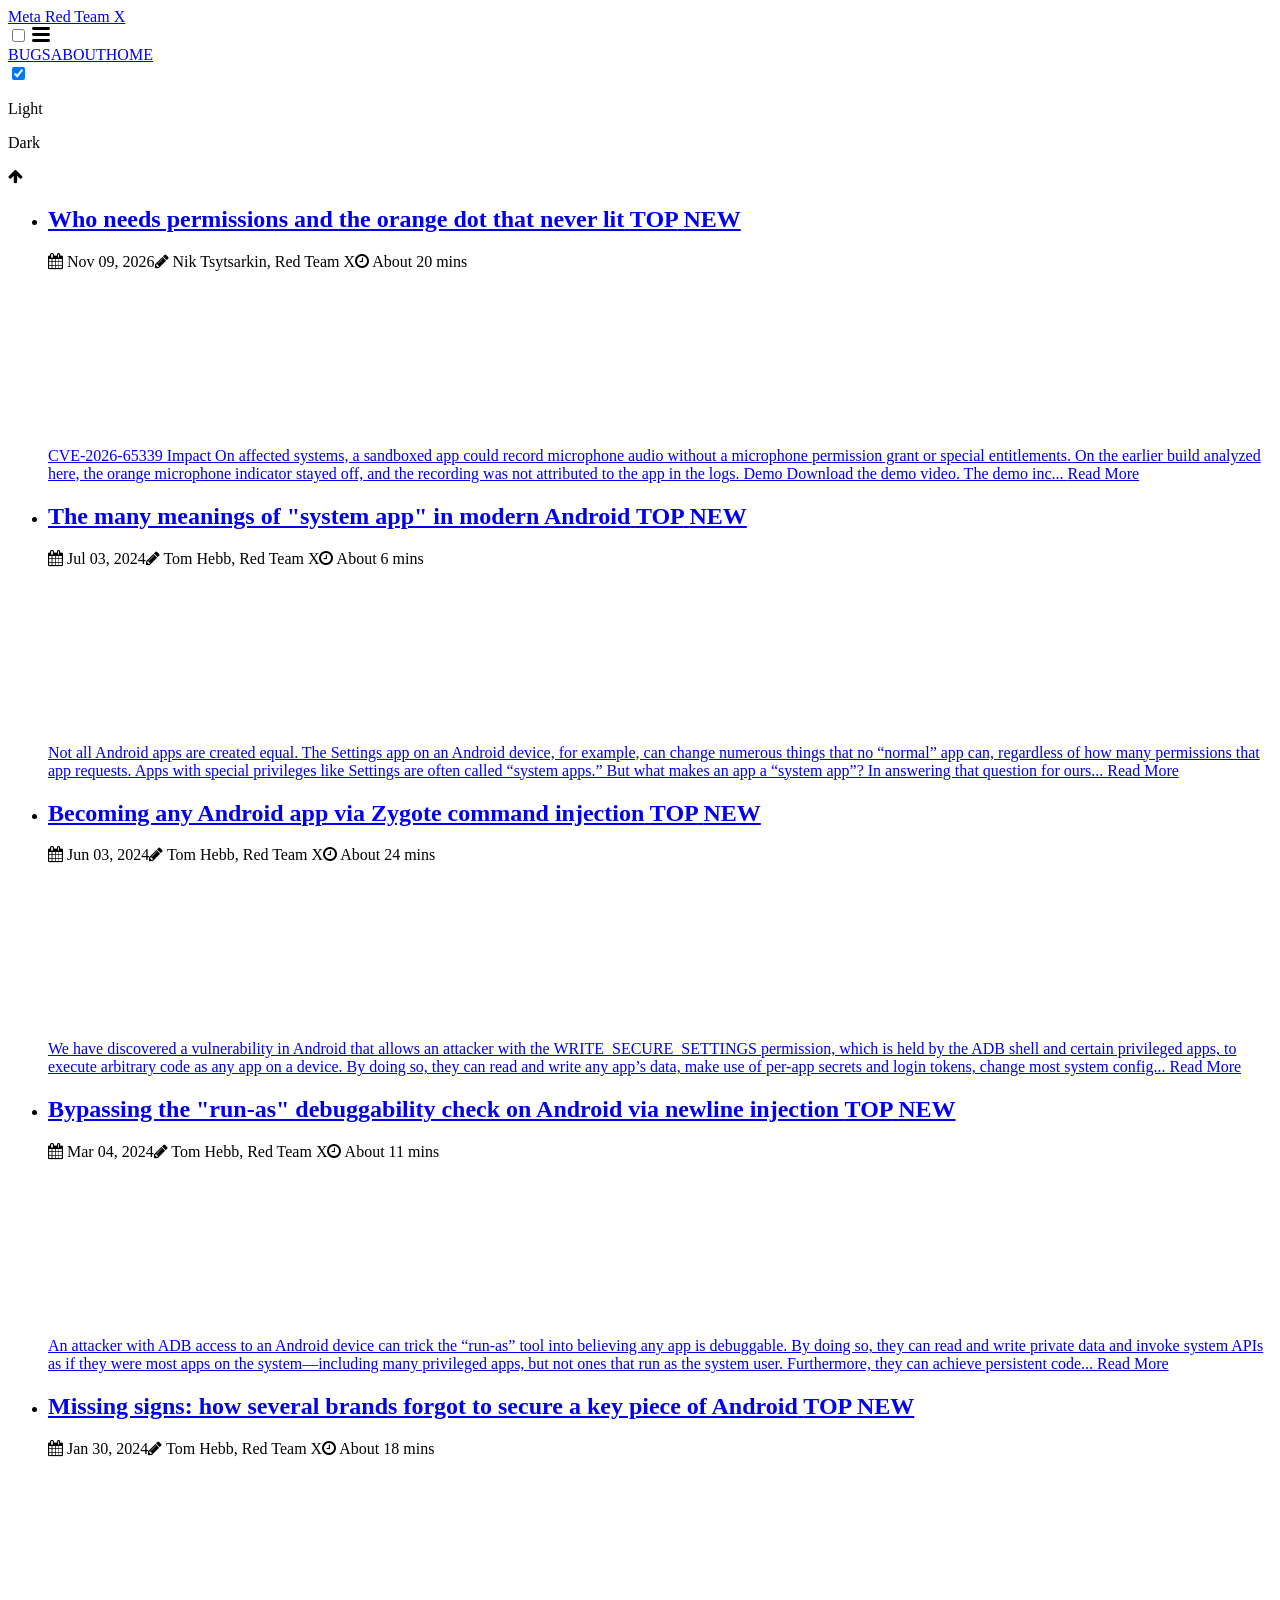
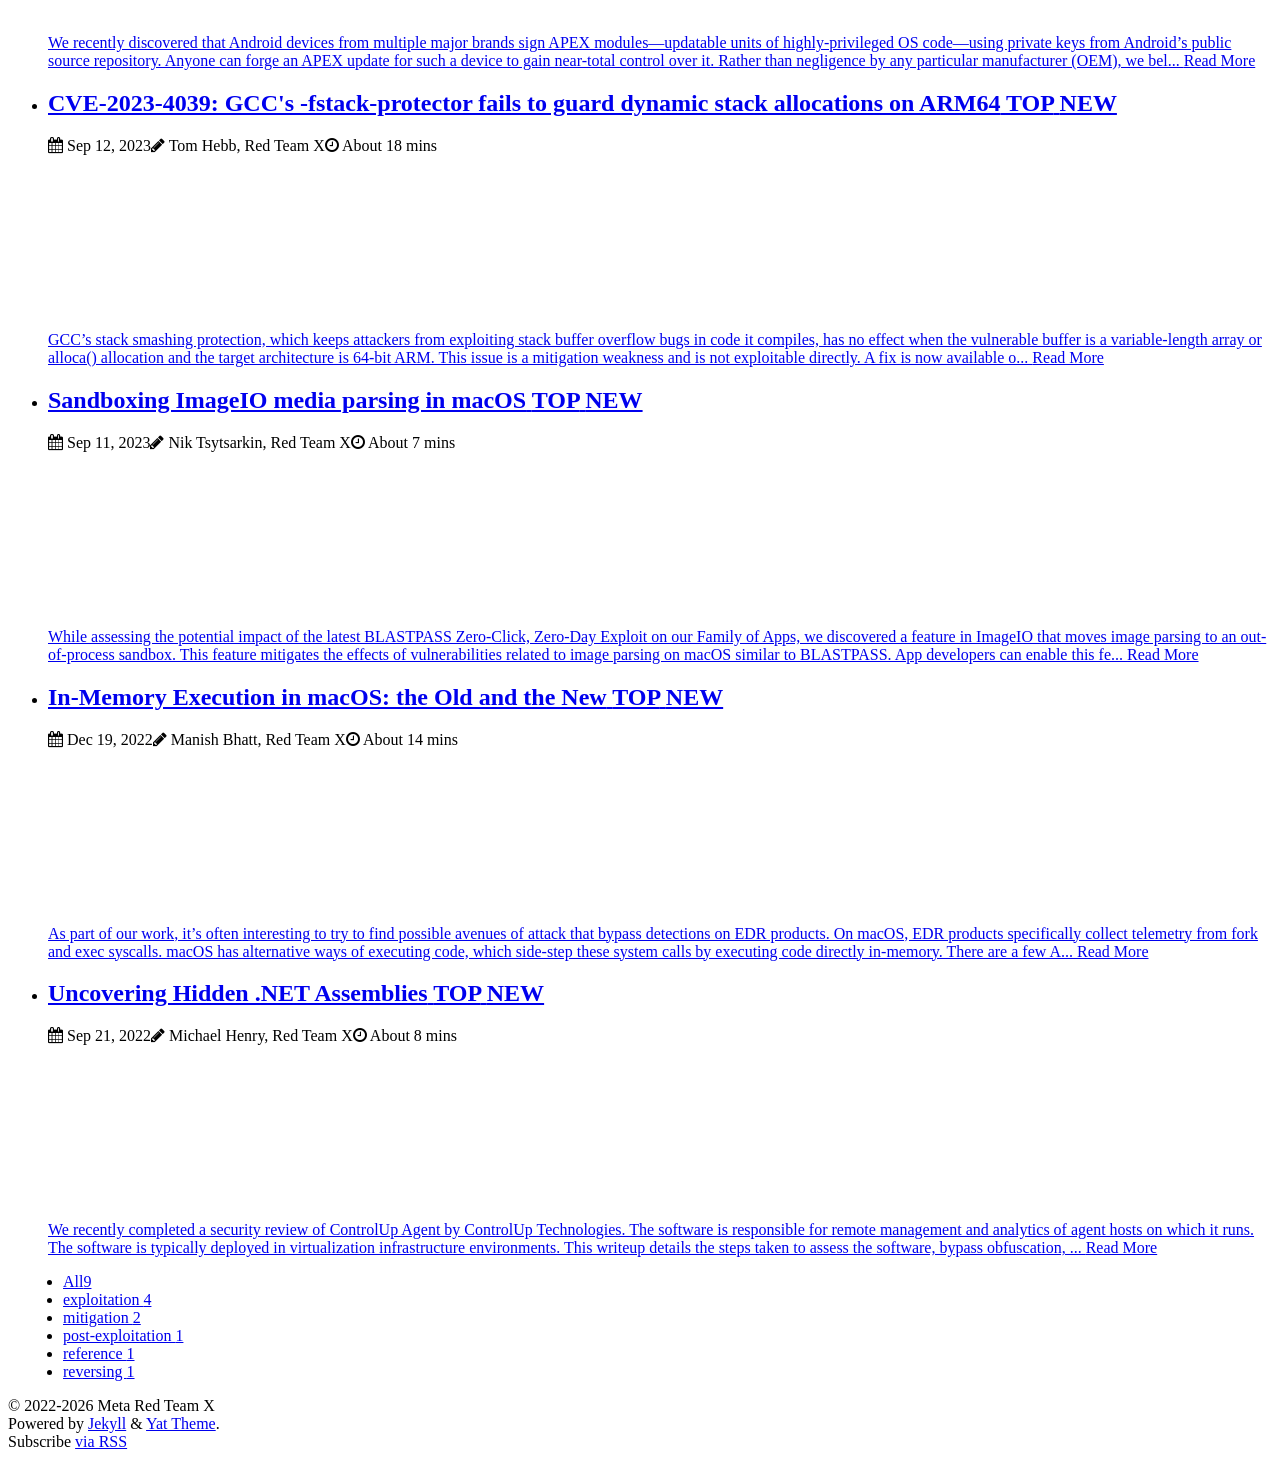
==== index.html @ d9ca2766 "Publish static Meta Red Team X site" ====
<!DOCTYPE html>
<html lang="en"><head>
  <meta charset="utf-8">
  <meta http-equiv="X-UA-Compatible" content="IE=edge">
  <meta name="viewport" content="width=device-width, initial-scale=1">
  <meta name="google-translate-customization" content="108d9124921d80c3-80e20d618ff053c8-g4f02ec6f3dba68b7-c"><!-- Begin Jekyll SEO tag v2.8.0 -->
<title>Home | Meta Red Team X</title>
<meta name="generator" content="Jekyll v3.9.5" />
<meta property="og:title" content="Home" />
<meta name="author" content="Meta Red Team X" />
<meta property="og:locale" content="en_US" />
<meta name="description" content="Technical writeups by Meta’s Security folks, including Red Team." />
<meta property="og:description" content="Technical writeups by Meta’s Security folks, including Red Team." />
<link rel="canonical" href="https://metaredteam.github.io/public_comms_site/" />
<meta property="og:url" content="https://metaredteam.github.io/public_comms_site/" />
<meta property="og:site_name" content="Meta Red Team X" />
<meta property="og:type" content="website" />
<meta name="twitter:card" content="summary" />
<meta property="twitter:title" content="Home" />
<script type="application/ld+json">
{"@context":"https://schema.org","@type":"WebSite","author":{"@type":"Person","name":"Meta Red Team X"},"description":"Technical writeups by Meta’s Security folks, including Red Team.","headline":"Home","name":"Meta Red Team X","url":"https://metaredteam.github.io/public_comms_site/"}</script>
<!-- End Jekyll SEO tag -->
<link rel="icon" href="">
  <link rel="stylesheet" href="https://cdnjs.cloudflare.com/ajax/libs/font-awesome/4.7.0/css/font-awesome.min.css">
  <link rel="stylesheet" href="https://cdn.jsdelivr.net/npm/typeface-noto-sans@0.0.72/index.min.css">
  <link rel="stylesheet" href="/public_comms_site/assets/css/main.css">
  <script src="/public_comms_site/assets/js/main.js"></script><link type="application/atom+xml" rel="alternate" href="https://metaredteam.github.io/public_comms_site/feed.xml" title="Meta Red Team X" /><link rel="stylesheet" href="//cdnjs.cloudflare.com/ajax/libs/highlight.js/10.1.1/styles/default.min.css">
<script src="//cdnjs.cloudflare.com/ajax/libs/highlight.js/10.1.1/highlight.min.js"></script>
<!-- and it's easy to individually load additional languages -->
<script charset="UTF-8"
        src="https://cdnjs.cloudflare.com/ajax/libs/highlight.js/10.1.1/languages/go.min.js"
        async></script>



















<script>
// Init highlight js
document.addEventListener('DOMContentLoaded', function(event) {
  var els = document.querySelectorAll('pre code')

  function addLangData(block) {
    var outer = block.parentElement.parentElement.parentElement;
    var lang = block.getAttribute('data-lang');
    for (var i = 0; i < outer.classList.length; i++) {
      var cls = outer.classList[i];
      if (cls.startsWith('language-')) {
        lang = cls;
        break;
      }
    }
    if (!lang) {
      cls = block.getAttribute('class');
      lang = cls ? cls.replace('hljs ', '') : '';
    }
    if (lang.startsWith('language-')) {
      lang = lang.substr(9);
    }
    block.setAttribute('class', 'hljs ' + lang);
    block.parentNode.setAttribute('data-lang', lang);
  }

  function addBadge(block) {
    var enabled = ('true' || 'true').toLowerCase();
    if (enabled == 'true') {
      var pre = block.parentElement;
      pre.classList.add('badge');
    }
  }

  function handle(block) {
    addLangData(block);
    addBadge(block)
    hljs.highlightBlock(block);
  }

  for (var i = 0; i < els.length; i++) {
    var el = els[i];
    handle(el);
  }
});
</script>

<style>
  /* code language badge */
  pre.badge::before {
    content: attr(data-lang);
    color: #fff;
    background-color: #ff4e00;
    padding: 0 .5em;
    border-radius: 0 2px;
    text-transform: uppercase;
    text-align: center;
    min-width: 32px;
    display: inline-block;
    position: absolute;
    right: 0;
  }

  /* fix wrong badge display for firefox browser */
  code > table pre::before {
    display: none;
  }
</style>
<script
  src="//cdnjs.cloudflare.com/ajax/libs/photoswipe/5.3.7/umd/photoswipe-lightbox.umd.min.js" async></script>
<script
  src="//cdnjs.cloudflare.com/ajax/libs/photoswipe/5.3.7/umd/photoswipe.umd.min.js" async></script>
<link
  href="//cdnjs.cloudflare.com/ajax/libs/photoswipe/5.3.7/photoswipe.min.css"
  rel="stylesheet"
/>
<style>
  .pswp .pswp__container .pswp__img {
    background-color: white;
  }
</style>

<script>
  function initPhotoSwipe() {
    let customOptions = {};

    try {
      const data = ``.replaceAll("=>", ":");
      customOptions = JSON.parse(data);
    } catch (e) {
      console.info("Invalid custom photo previewer options! " + e.message);
    }

    // Define object and gallery options
    const options = Object.assign(
      {
        gallery: "section.main",
        children: "a.photo-swipe",
        photo_scale: 2,
        // dynamic import is not supported in UMD version
        pswpModule: PhotoSwipe,
      },
      customOptions
    );

    const galleryEl = document.querySelector(options.gallery);
    if (!galleryEl) {
      return;
    }

    const imgEls = [];
    const els = galleryEl.querySelectorAll("img:not(.emoji)");
    els.forEach((el) => {
      if (el.src.trim() == "") {
        return;
      }
      if (!imgEls.includes(el)) {
        imgEls.push(el);
      }
    });

    if (imgEls.length === 0) {
      return;
    }

    imgEls.forEach((imgEl) => {
      imgEl.outerHTML = `
      <a class="photo-swipe"
        href="${imgEl.src}"
        data-pswp-width="${
          Math.max(imgEl.naturalWidth, imgEl.width) * options.photo_scale
        }"
        data-pswp-height="${
          Math.max(imgEl.naturalHeight, imgEl.height) * options.photo_scale
        }"
        data-pswp-caption="${imgEl.getAttribute("caption") || imgEl.alt}"
        target="_blank">
        ${imgEl.outerHTML}
      </a>`;
    });

    // Initialize PhotoSwipe 5
    var lightbox = new PhotoSwipeLightbox(options);

    lightbox.init();
  }

  window.addEventListener("load", initPhotoSwipe);
</script>
  <link rel="stylesheet" href="/public_comms_site/assets/css/rtx.css">
</head>
<body>





































































































































<header class="site-header " role="banner">

  <div class="wrapper">
    <div class="site-header-inner"><span class="site-brand"><a class="site-brand-inner" rel="author" href="/public_comms_site/">
  <img class="site-favicon" title="Meta Red Team X" src="" onerror="this.style.display='none'">
  Meta Red Team X
</a>
</span><nav class="site-nav">
          <input type="checkbox" id="nav-trigger" class="nav-trigger" />
          <label for="nav-trigger">
            <span class="menu-icon">
              <svg viewBox="0 0 18 15" width="18px" height="15px">
                <path d="M18,1.484c0,0.82-0.665,1.484-1.484,1.484H1.484C0.665,2.969,0,2.304,0,1.484l0,0C0,0.665,0.665,0,1.484,0 h15.032C17.335,0,18,0.665,18,1.484L18,1.484z M18,7.516C18,8.335,17.335,9,16.516,9H1.484C0.665,9,0,8.335,0,7.516l0,0 c0-0.82,0.665-1.484,1.484-1.484h15.032C17.335,6.031,18,6.696,18,7.516L18,7.516z M18,13.516C18,14.335,17.335,15,16.516,15H1.484 C0.665,15,0,14.335,0,13.516l0,0c0-0.82,0.665-1.483,1.484-1.483h15.032C17.335,12.031,18,12.695,18,13.516L18,13.516z"/>
              </svg>
            </span>
          </label>

          <div class="trigger"><a class="page-link" href="/public_comms_site/bugs.html">BUGS</a><a class="page-link" href="/public_comms_site/about.html">ABOUT</a><a class="page-link" href="/public_comms_site/">HOME</a>




</div>
        </nav></div>
  </div>
</header>

<script>
  function initHeader() {
    var lastScrollY = getScrollPos().y;
    var documentElement = document.documentElement;

    function storeScrollData() {
      var y = getScrollPos().y;var scrollStatus = "";

      if (y <= 0) {
        scrollStatus = "top";
      } else if ((window.innerHeight + y) >= document.body.offsetHeight) {
        scrollStatus = "bottom";
      } else {
        var isScrollDown = (y - lastScrollY > 0) ? true : false;
        scrollStatus = isScrollDown ? "down" : "up";
      }

      lastScrollY = y;
      documentElement.setAttribute("data-scroll-status", scrollStatus);
    }

    window.addEventListener('scroll', function(e) {
      storeScrollData();
    });

    storeScrollData();
  }
  document.addEventListener('DOMContentLoaded', initHeader);
</script>


























































































































































<script>
  function hashLocate(hashValue) {
    hashValue = hashValue.replace(/^.*#h-/, '');
    hashValue = decodeURIComponent(hashValue);
    var element = document.getElementById(hashValue);

    if (!element) {
      return;
    }

    var header = document.querySelector('header.site-header');
    var headerRect = header.getBoundingClientRect();
    var headerTop = Math.floor(headerRect.top);
    var headerHeight = Math.floor(headerRect.height);
    var scrollPos = getScrollPos();
    var offsetY = element.offsetTop - (headerTop + headerHeight + 20);

    if (offsetY == scrollPos.y) {
      return;
    }

    if (headerTop == 0  && offsetY > scrollPos.y) {
      offsetY += headerHeight + 2;
    } else if (headerTop < 0  && offsetY < scrollPos.y) {
      offsetY -= headerHeight - 2;
    }

    smoothScrollTo(offsetY);
  }

  // The first event occurred
  window.addEventListener('load', function(event) {
    if (window.location.hash) {
      hashLocate(window.location.hash);
    }
  });

  // The first event occurred
  window.addEventListener('click', function(event) {
    if (event.target.tagName.toLowerCase() == 'a') {
      hashLocate(event.target.getAttribute('href'));
    }
  });
</script>
<div class="theme-toggle">
  <input type="checkbox" id="theme-switch">
  <label for="theme-switch">
    <div class="toggle"></div>
    <div class="names">
      <p class="light">Light</p>
      <p class="dark">Dark</p>
    </div>
  </label>
</div>




<script>
  (function() {
    var sw = document.getElementById('theme-switch');
    var html = document.getElementsByTagName('html')[0];
    var nightModeOption = ('auto' || 'auto').toLowerCase();
    var storage = nightModeOption === 'manual'
        ? localStorage
        : sessionStorage;
    var themeData = loadThemeData();

    function saveThemeData(data) {
      storage.setItem('theme', JSON.stringify(data));
    }

    function loadThemeData() {
      var data = storage.getItem('theme');
      try {
        data = JSON.parse(data ? data : '');
      } catch(e) {
        data = { nightShift: undefined, autoToggleAt: 0 };
        saveThemeData(data);
      }
      return data;
    }

    function handleThemeToggle(nightShift) {
      themeData.nightShift = nightShift;
      saveThemeData(themeData);
      html.dataset.theme = nightShift ? 'dark' : 'light';
      setTimeout(function() {
        sw.checked = nightShift ? true : false;
      }, 50);
    }

    function autoThemeToggle() {
      // Next time point of theme toggle
      var now = new Date();
      var toggleAt = new Date();
      var hours = now.getHours();
      var nightShift = hours >= 19 || hours <=7;

      if (nightShift) {
        if (hours > 7) {
          toggleAt.setDate(toggleAt.getDate() + 1);
        }
        toggleAt.setHours(7);
      } else {
        toggleAt.setHours(19);
      }

      toggleAt.setMinutes(0);
      toggleAt.setSeconds(0);
      toggleAt.setMilliseconds(0)

      var delay = toggleAt.getTime() - now.getTime();

      // auto toggle theme mode
      setTimeout(function() {
        handleThemeToggle(!nightShift);
      }, delay);

      return {
        nightShift: nightShift,
        toggleAt: toggleAt.getTime()
      };
    }

    // Listen the theme toggle event
    sw.addEventListener('change', function(event) {
      handleThemeToggle(event.target.checked);
    });

    if (nightModeOption == 'auto') {
      var data = autoThemeToggle();

      // Toggle theme by local setting
      if (data.toggleAt > themeData.autoToggleAt) {
        themeData.autoToggleAt = data.toggleAt;
        handleThemeToggle(data.nightShift);
      } else {
        handleThemeToggle(themeData.nightShift);
      }
    } else if (nightModeOption == 'manual') {
      handleThemeToggle(themeData.nightShift);
    } else {
      var nightShift = themeData.nightShift;
      if (nightShift === undefined) {
        nightShift = nightModeOption === 'on';
      }
      handleThemeToggle(nightShift);
    }
  })();
</script>
<div id="click-to-top" class="click-to-top">
  <i class="fa fa-arrow-up"></i>
</div>
<script>
  (function () {
    const clickToTop = document.getElementById('click-to-top');
    window.addEventListener('scroll', () => {
      if (window.scrollY > 100) {
        clickToTop.classList.add('show')
      }else {
        clickToTop.classList.remove('show')
      }
    });
    clickToTop.addEventListener('click', () => {
      window.smoothScrollTo(0);
    });
  })();
</script>
<main class="page-content" aria-label="Content">
      <div class="wrapper">
        <div class="framework">
  <section class="main">

     <div class="articles">
  

  



  




<div class="pagination">
  <!-- Post list links -->
  <ul class="post-list none-image-style">
    <!-- Top list item --><!-- Normal list item -->












































































<li class="post-item ">
  <h2 class="post-title">
    <a class="post-link" href="/public_comms_site/exploitation/2026/11/09/CVE-2026-65339.html">
      Who needs permissions and the orange dot that never lit<span class="post-badges">
  <span class="post-badge badge-top">TOP</span>
  <span class="post-badge badge-new">NEW</span>
</span>
</a>
  </h2>
  <div class="post-meta">
    <span class="post-date"><i class="fa fa-calendar"></i> Nov 09, 2026</span><span class="post-author left-vsplit"><i class="fa fa-pencil"></i> Nik Tsytsarkin, Red Team X</span><span class="post-reading-time left-vsplit"><i class="fa fa-clock-o"></i> About 20 mins</span>
  </div>
  <div class="post-excerpt"><a  class="post-image" href="/public_comms_site/exploitation/2026/11/09/CVE-2026-65339.html" style="flex: 0 1 38.2%">
      <div style="background-image: url(/public_comms_site/assets/images/default-image.jpeg); height: 160px"></div>
    </a><a class="post-text" href="/public_comms_site/exploitation/2026/11/09/CVE-2026-65339.html">
      <p>CVE-2026-65339

Impact

On affected systems, a sandboxed app could record microphone audio without a microphone permission grant or special entitlements. On the earlier build analyzed here, the orange microphone indicator stayed off, and the recording was not attributed to the app in the logs.

Demo


  
  Download the demo video.


The demo inc... <span class="read_more">Read More</span></p>
    </a>
  </div>
  <div class="post-tags"></div>
</li>













































































<li class="post-item ">
  <h2 class="post-title">
    <a class="post-link" href="/public_comms_site/reference/2024/07/03/Android-system-apps.html">
      The many meanings of &quot;system app&quot; in modern Android<span class="post-badges">
  <span class="post-badge badge-top">TOP</span>
  <span class="post-badge badge-new">NEW</span>
</span>
</a>
  </h2>
  <div class="post-meta">
    <span class="post-date"><i class="fa fa-calendar"></i> Jul 03, 2024</span><span class="post-author left-vsplit"><i class="fa fa-pencil"></i> Tom Hebb, Red Team X</span><span class="post-reading-time left-vsplit"><i class="fa fa-clock-o"></i> About 6 mins</span>
  </div>
  <div class="post-excerpt"><a  class="post-image" href="/public_comms_site/reference/2024/07/03/Android-system-apps.html" style="flex: 0 1 38.2%">
      <div style="background-image: url(/public_comms_site/assets/images/default-image.jpeg); height: 160px"></div>
    </a><a class="post-text" href="/public_comms_site/reference/2024/07/03/Android-system-apps.html">
      <p>Not all Android apps are created equal. The Settings app on an Android device, for example, can change numerous things that no “normal” app can, regardless of how many permissions that app requests. Apps with special privileges like Settings are often called “system apps.” But what makes an app a “system app”? In answering that question for ours... <span class="read_more">Read More</span></p>
    </a>
  </div>
  <div class="post-tags"></div>
</li>













































































<li class="post-item ">
  <h2 class="post-title">
    <a class="post-link" href="/public_comms_site/exploitation/2024/06/03/Android-Zygote-injection.html">
      Becoming any Android app via Zygote command injection<span class="post-badges">
  <span class="post-badge badge-top">TOP</span>
  <span class="post-badge badge-new">NEW</span>
</span>
</a>
  </h2>
  <div class="post-meta">
    <span class="post-date"><i class="fa fa-calendar"></i> Jun 03, 2024</span><span class="post-author left-vsplit"><i class="fa fa-pencil"></i> Tom Hebb, Red Team X</span><span class="post-reading-time left-vsplit"><i class="fa fa-clock-o"></i> About 24 mins</span>
  </div>
  <div class="post-excerpt"><a  class="post-image" href="/public_comms_site/exploitation/2024/06/03/Android-Zygote-injection.html" style="flex: 0 1 38.2%">
      <div style="background-image: url(/public_comms_site/assets/images/default-image.jpeg); height: 160px"></div>
    </a><a class="post-text" href="/public_comms_site/exploitation/2024/06/03/Android-Zygote-injection.html">
      <p>We have discovered a vulnerability in Android that allows an attacker with the WRITE_SECURE_SETTINGS permission, which is held by the ADB shell and certain privileged apps, to execute arbitrary code as any app on a device. By doing so, they can read and write any app’s data, make use of per-app secrets and login tokens, change most system config... <span class="read_more">Read More</span></p>
    </a>
  </div>
  <div class="post-tags"></div>
</li>













































































<li class="post-item ">
  <h2 class="post-title">
    <a class="post-link" href="/public_comms_site/exploitation/2024/03/04/Android-run-as-forgery.html">
      Bypassing the &quot;run-as&quot; debuggability check on Android via newline injection<span class="post-badges">
  <span class="post-badge badge-top">TOP</span>
  <span class="post-badge badge-new">NEW</span>
</span>
</a>
  </h2>
  <div class="post-meta">
    <span class="post-date"><i class="fa fa-calendar"></i> Mar 04, 2024</span><span class="post-author left-vsplit"><i class="fa fa-pencil"></i> Tom Hebb, Red Team X</span><span class="post-reading-time left-vsplit"><i class="fa fa-clock-o"></i> About 11 mins</span>
  </div>
  <div class="post-excerpt"><a  class="post-image" href="/public_comms_site/exploitation/2024/03/04/Android-run-as-forgery.html" style="flex: 0 1 38.2%">
      <div style="background-image: url(/public_comms_site/assets/images/default-image.jpeg); height: 160px"></div>
    </a><a class="post-text" href="/public_comms_site/exploitation/2024/03/04/Android-run-as-forgery.html">
      <p>An attacker with ADB access to an Android device can trick the “run-as” tool into believing any app is debuggable. By doing so, they can read and write private data and invoke system APIs as if they were most apps on the system—including many privileged apps, but not ones that run as the system user. Furthermore, they can achieve persistent code... <span class="read_more">Read More</span></p>
    </a>
  </div>
  <div class="post-tags"></div>
</li>













































































<li class="post-item ">
  <h2 class="post-title">
    <a class="post-link" href="/public_comms_site/exploitation/2024/01/30/Android-vendors-APEX-test-keys.html">
      Missing signs: how several brands forgot to secure a key piece of Android<span class="post-badges">
  <span class="post-badge badge-top">TOP</span>
  <span class="post-badge badge-new">NEW</span>
</span>
</a>
  </h2>
  <div class="post-meta">
    <span class="post-date"><i class="fa fa-calendar"></i> Jan 30, 2024</span><span class="post-author left-vsplit"><i class="fa fa-pencil"></i> Tom Hebb, Red Team X</span><span class="post-reading-time left-vsplit"><i class="fa fa-clock-o"></i> About 18 mins</span>
  </div>
  <div class="post-excerpt"><a  class="post-image" href="/public_comms_site/exploitation/2024/01/30/Android-vendors-APEX-test-keys.html" style="flex: 0 1 38.2%">
      <div style="background-image: url(/public_comms_site/assets/images/default-image.jpeg); height: 160px"></div>
    </a><a class="post-text" href="/public_comms_site/exploitation/2024/01/30/Android-vendors-APEX-test-keys.html">
      <p>We recently discovered that Android devices from multiple major brands sign APEX modules—updatable units of highly-privileged OS code—using private keys from Android’s public source repository. Anyone can forge an APEX update for such a device to gain near-total control over it. Rather than negligence by any particular manufacturer (OEM), we bel... <span class="read_more">Read More</span></p>
    </a>
  </div>
  <div class="post-tags"></div>
</li>













































































<li class="post-item ">
  <h2 class="post-title">
    <a class="post-link" href="/public_comms_site/mitigation/2023/09/12/CVE-2023-4039.html">
      CVE-2023-4039: GCC&#39;s -fstack-protector fails to guard dynamic stack allocations on ARM64<span class="post-badges">
  <span class="post-badge badge-top">TOP</span>
  <span class="post-badge badge-new">NEW</span>
</span>
</a>
  </h2>
  <div class="post-meta">
    <span class="post-date"><i class="fa fa-calendar"></i> Sep 12, 2023</span><span class="post-author left-vsplit"><i class="fa fa-pencil"></i> Tom Hebb, Red Team X</span><span class="post-reading-time left-vsplit"><i class="fa fa-clock-o"></i> About 18 mins</span>
  </div>
  <div class="post-excerpt"><a  class="post-image" href="/public_comms_site/mitigation/2023/09/12/CVE-2023-4039.html" style="flex: 0 1 38.2%">
      <div style="background-image: url(/public_comms_site/assets/images/default-image.jpeg); height: 160px"></div>
    </a><a class="post-text" href="/public_comms_site/mitigation/2023/09/12/CVE-2023-4039.html">
      <p>
GCC’s stack smashing protection, which keeps attackers from exploiting stack buffer overflow bugs in code it compiles, has no effect when the vulnerable buffer is a variable-length array or alloca() allocation and the target architecture is 64-bit ARM. This issue is a mitigation weakness and is not exploitable directly. A fix is now available o... <span class="read_more">Read More</span></p>
    </a>
  </div>
  <div class="post-tags"></div>
</li>













































































<li class="post-item ">
  <h2 class="post-title">
    <a class="post-link" href="/public_comms_site/mitigation/2023/09/11/Sandboxing-ImageIO-in-macOS.html">
      Sandboxing ImageIO media parsing in macOS<span class="post-badges">
  <span class="post-badge badge-top">TOP</span>
  <span class="post-badge badge-new">NEW</span>
</span>
</a>
  </h2>
  <div class="post-meta">
    <span class="post-date"><i class="fa fa-calendar"></i> Sep 11, 2023</span><span class="post-author left-vsplit"><i class="fa fa-pencil"></i> Nik Tsytsarkin, Red Team X</span><span class="post-reading-time left-vsplit"><i class="fa fa-clock-o"></i> About 7 mins</span>
  </div>
  <div class="post-excerpt"><a  class="post-image" href="/public_comms_site/mitigation/2023/09/11/Sandboxing-ImageIO-in-macOS.html" style="flex: 0 1 38.2%">
      <div style="background-image: url(/public_comms_site/assets/images/default-image.jpeg); height: 160px"></div>
    </a><a class="post-text" href="/public_comms_site/mitigation/2023/09/11/Sandboxing-ImageIO-in-macOS.html">
      <p>
While assessing the potential impact of the latest BLASTPASS Zero-Click, Zero-Day Exploit on our Family of Apps, we discovered a feature in ImageIO that moves image parsing to an out-of-process sandbox. This feature mitigates the effects of vulnerabilities related to image parsing on macOS similar to BLASTPASS. App developers can enable this fe... <span class="read_more">Read More</span></p>
    </a>
  </div>
  <div class="post-tags"></div>
</li>













































































<li class="post-item ">
  <h2 class="post-title">
    <a class="post-link" href="/public_comms_site/post-exploitation/2022/12/19/In-Memory-Execution-in-macOS.html">
      In-Memory Execution in macOS: the Old and the New<span class="post-badges">
  <span class="post-badge badge-top">TOP</span>
  <span class="post-badge badge-new">NEW</span>
</span>
</a>
  </h2>
  <div class="post-meta">
    <span class="post-date"><i class="fa fa-calendar"></i> Dec 19, 2022</span><span class="post-author left-vsplit"><i class="fa fa-pencil"></i> Manish Bhatt, Red Team X</span><span class="post-reading-time left-vsplit"><i class="fa fa-clock-o"></i> About 14 mins</span>
  </div>
  <div class="post-excerpt"><a  class="post-image" href="/public_comms_site/post-exploitation/2022/12/19/In-Memory-Execution-in-macOS.html" style="flex: 0 1 38.2%">
      <div style="background-image: url(/public_comms_site/assets/images/default-image.jpeg); height: 160px"></div>
    </a><a class="post-text" href="/public_comms_site/post-exploitation/2022/12/19/In-Memory-Execution-in-macOS.html">
      <p>
As part of our work, it’s often interesting to try to find possible avenues of attack that bypass detections on EDR products. On macOS, EDR products specifically collect telemetry from fork and exec syscalls. macOS has alternative ways of executing code, which side-step these system calls by executing code directly in-memory.

There are a few A... <span class="read_more">Read More</span></p>
    </a>
  </div>
  <div class="post-tags"></div>
</li>













































































<li class="post-item ">
  <h2 class="post-title">
    <a class="post-link" href="/public_comms_site/reversing/2022/09/21/Uncovering_Hidden_NET_Assemblies.html">
      Uncovering Hidden .NET Assemblies<span class="post-badges">
  <span class="post-badge badge-top">TOP</span>
  <span class="post-badge badge-new">NEW</span>
</span>
</a>
  </h2>
  <div class="post-meta">
    <span class="post-date"><i class="fa fa-calendar"></i> Sep 21, 2022</span><span class="post-author left-vsplit"><i class="fa fa-pencil"></i> Michael Henry, Red Team X</span><span class="post-reading-time left-vsplit"><i class="fa fa-clock-o"></i> About 8 mins</span>
  </div>
  <div class="post-excerpt"><a  class="post-image" href="/public_comms_site/reversing/2022/09/21/Uncovering_Hidden_NET_Assemblies.html" style="flex: 0 1 38.2%">
      <div style="background-image: url(/public_comms_site/assets/images/default-image.jpeg); height: 160px"></div>
    </a><a class="post-text" href="/public_comms_site/reversing/2022/09/21/Uncovering_Hidden_NET_Assemblies.html">
      <p>
We recently completed a security review of ControlUp Agent by ControlUp Technologies. The software is responsible for remote management and analytics of agent hosts on which it runs. The software is typically deployed in virtualization infrastructure environments. This writeup details the steps taken to assess the software, bypass obfuscation, ... <span class="read_more">Read More</span></p>
    </a>
  </div>
  <div class="post-tags"></div>
</li>
</ul>

  <!-- Pagination links --></div>
</div>


  </section>
  <section class="sidebar" style="margin-left: 15px;">
    <!-- Get sidebar items -->




















<div class="common-list">
  <ul>
    <li>
      <a href="/public_comms_site/index.html">
        All<span>9</span>
      </a>
    </li>

    
      <li>
        <a href="/public_comms_site/categories.html#h-exploitation">
          exploitation <span>4</span>
        </a>
      </li>
    
      <li>
        <a href="/public_comms_site/categories.html#h-mitigation">
          mitigation <span>2</span>
        </a>
      </li>
    
      <li>
        <a href="/public_comms_site/categories.html#h-post-exploitation">
          post-exploitation <span>1</span>
        </a>
      </li>
    
      <li>
        <a href="/public_comms_site/categories.html#h-reference">
          reference <span>1</span>
        </a>
      </li>
    
      <li>
        <a href="/public_comms_site/categories.html#h-reversing">
          reversing <span>1</span>
        </a>
      </li>
    
  </ul>
</div>

</section>
</div>

      </div>
    </main><footer class="site-footer h-card">
  <data class="u-url" href="/public_comms_site/"></data>

  <div class="wrapper">
    <div class="site-footer-inner"><div>&copy; 2022-2026 Meta Red Team X</div>
      <div>Powered by <a title="Jekyll is a simple, blog-aware, static site
      generator." href="https://jekyllrb.com/">Jekyll</a> &amp; <a title="Yat, yet
      another theme." href="https://github.com/jeffreytse/jekyll-theme-yat">Yat Theme</a>.</div>
      <div class="footer-col rss-subscribe">Subscribe <a href="/public_comms_site/feed.xml">via RSS</a></div>
    </div>
  </div>
</footer>
</body>
</html>
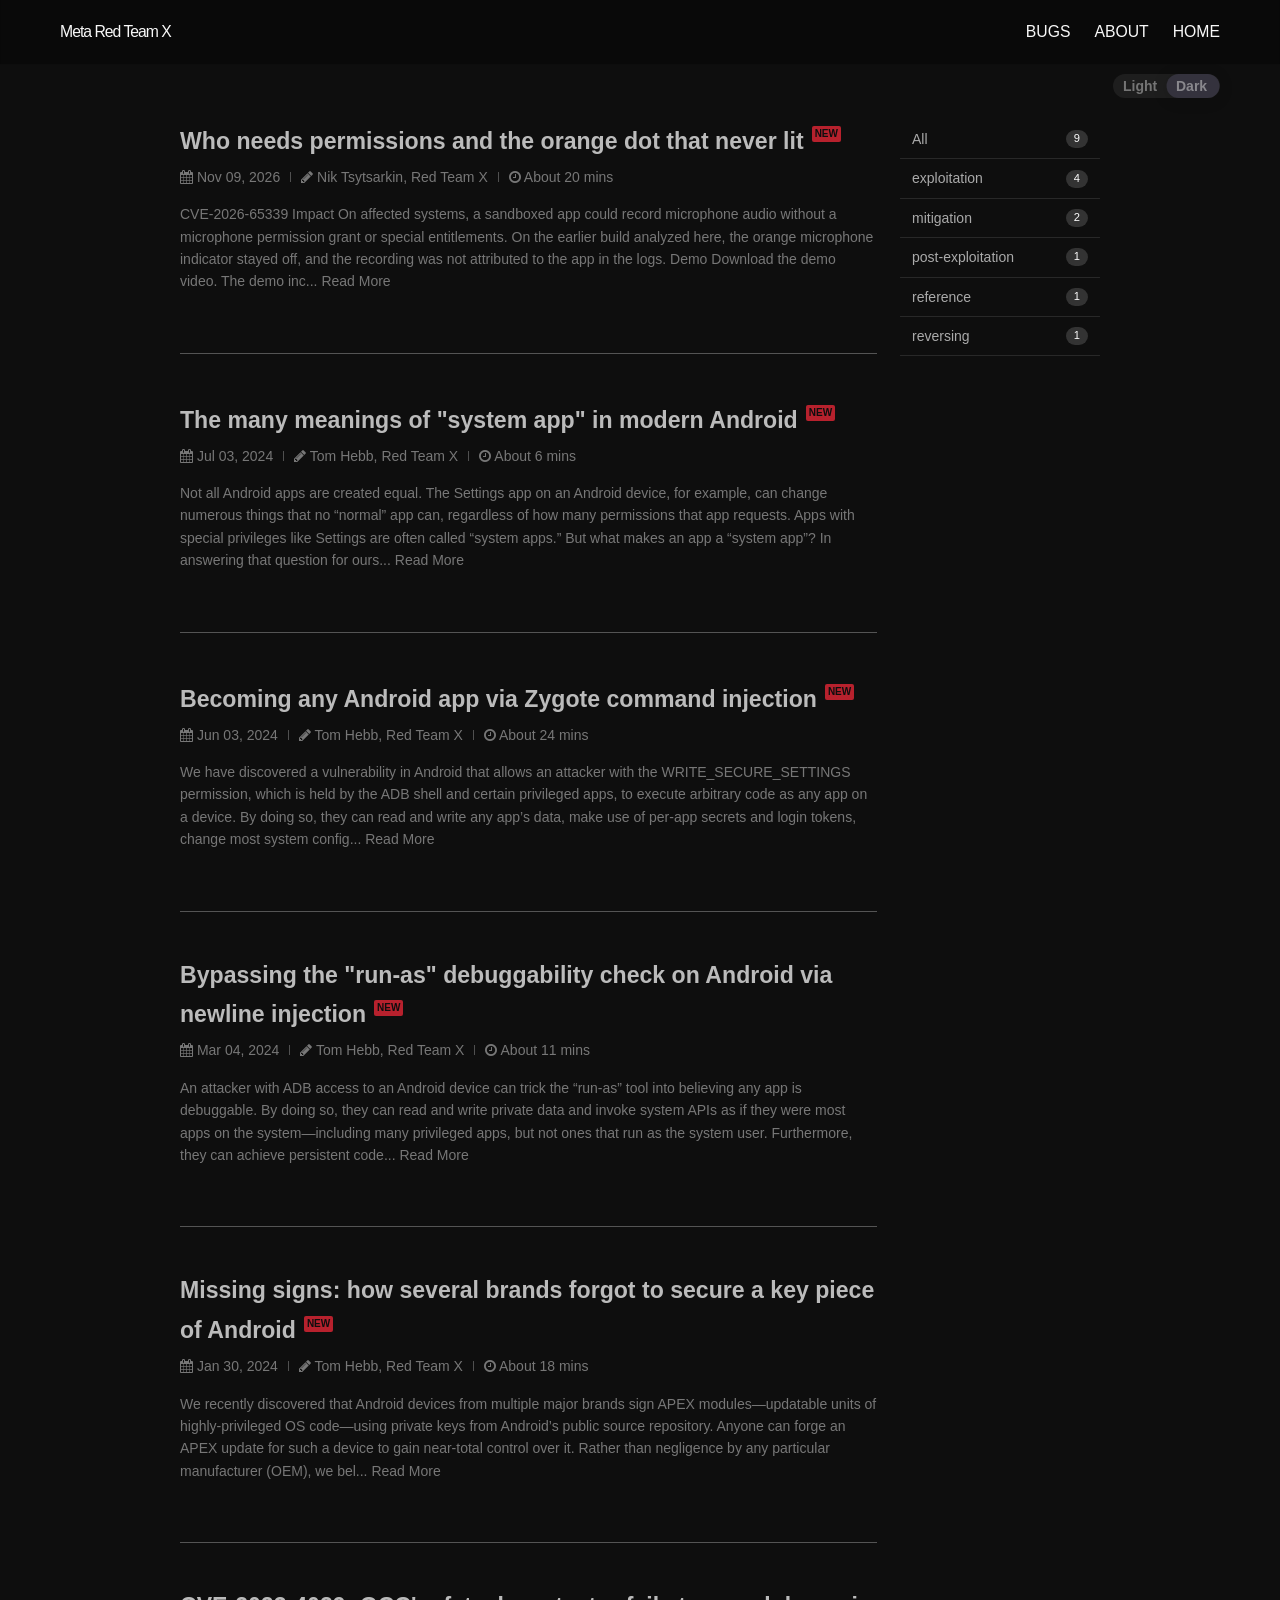
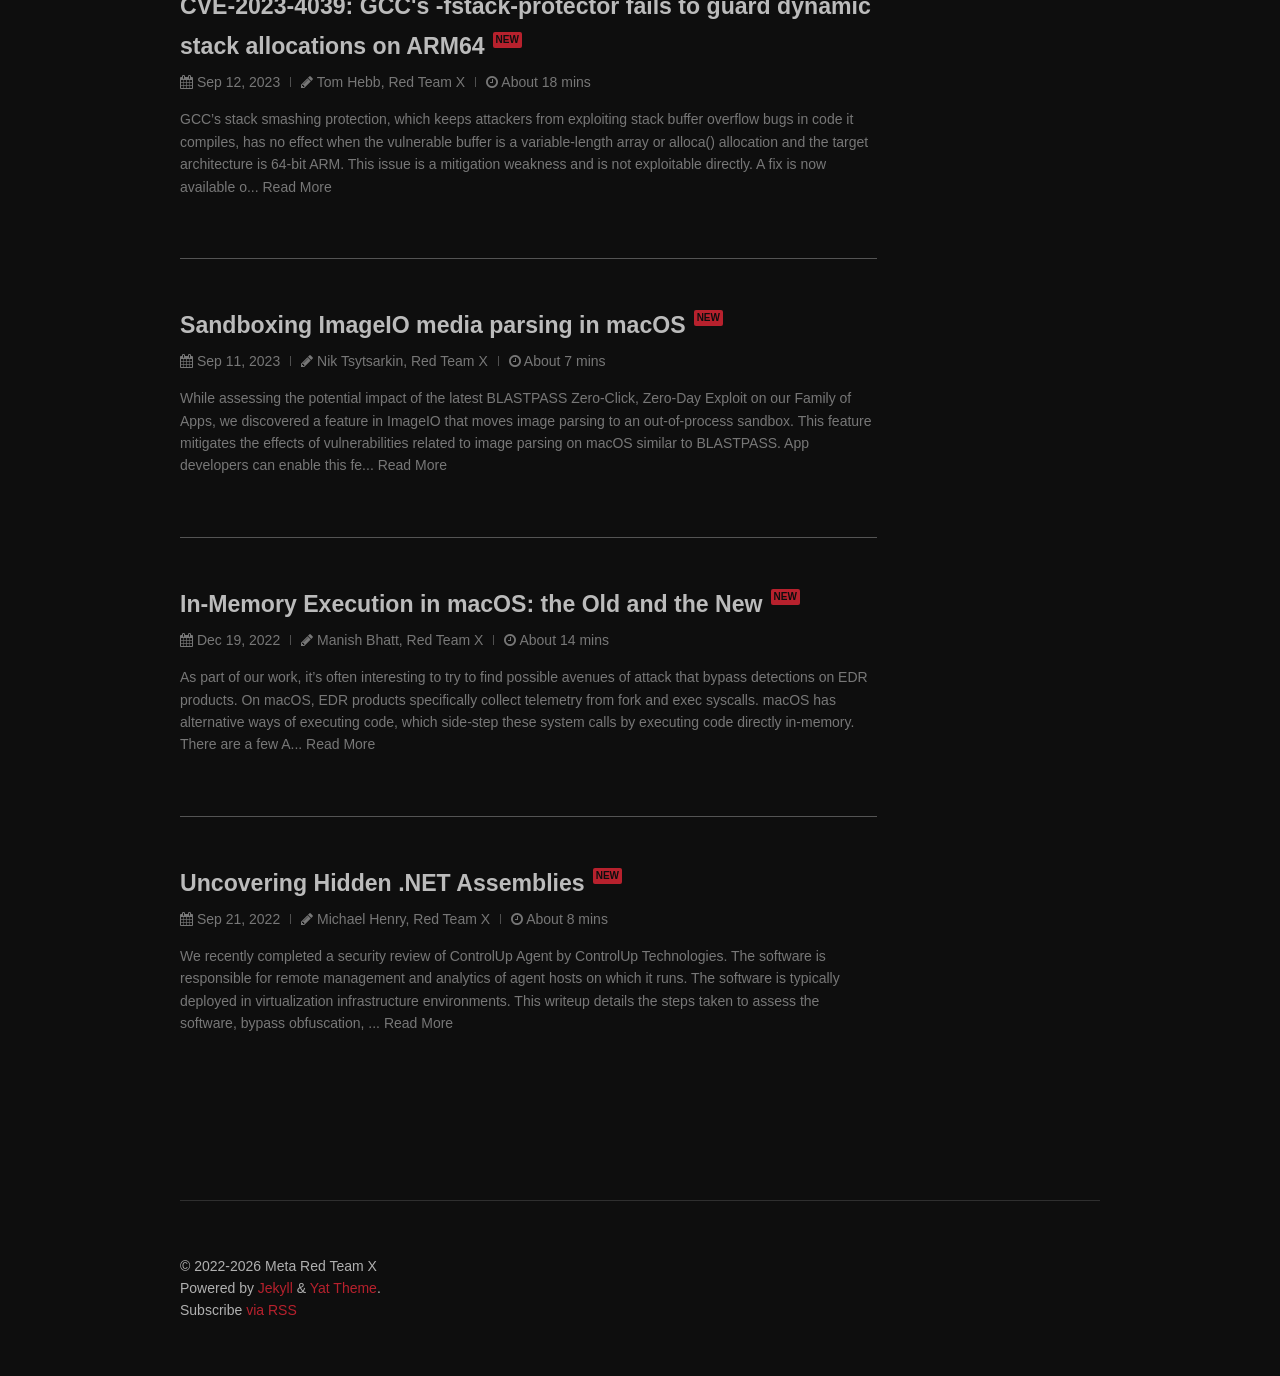
==== commit aafffc29: "Serve static site from the custom-domain root" ====
--- a/index.html
+++ b/index.html
@@ -11,20 +11,20 @@
 <meta property="og:locale" content="en_US" />
 <meta name="description" content="Technical writeups by Meta’s Security folks, including Red Team." />
 <meta property="og:description" content="Technical writeups by Meta’s Security folks, including Red Team." />
-<link rel="canonical" href="https://metaredteam.github.io/public_comms_site/" />
-<meta property="og:url" content="https://metaredteam.github.io/public_comms_site/" />
+<link rel="canonical" href="https://rtx.meta.security/" />
+<meta property="og:url" content="https://rtx.meta.security/" />
 <meta property="og:site_name" content="Meta Red Team X" />
 <meta property="og:type" content="website" />
 <meta name="twitter:card" content="summary" />
 <meta property="twitter:title" content="Home" />
 <script type="application/ld+json">
-{"@context":"https://schema.org","@type":"WebSite","author":{"@type":"Person","name":"Meta Red Team X"},"description":"Technical writeups by Meta’s Security folks, including Red Team.","headline":"Home","name":"Meta Red Team X","url":"https://metaredteam.github.io/public_comms_site/"}</script>
+{"@context":"https://schema.org","@type":"WebSite","author":{"@type":"Person","name":"Meta Red Team X"},"description":"Technical writeups by Meta’s Security folks, including Red Team.","headline":"Home","name":"Meta Red Team X","url":"https://rtx.meta.security/"}</script>
 <!-- End Jekyll SEO tag -->
 <link rel="icon" href="">
   <link rel="stylesheet" href="https://cdnjs.cloudflare.com/ajax/libs/font-awesome/4.7.0/css/font-awesome.min.css">
   <link rel="stylesheet" href="https://cdn.jsdelivr.net/npm/typeface-noto-sans@0.0.72/index.min.css">
-  <link rel="stylesheet" href="/public_comms_site/assets/css/main.css">
-  <script src="/public_comms_site/assets/js/main.js"></script><link type="application/atom+xml" rel="alternate" href="https://metaredteam.github.io/public_comms_site/feed.xml" title="Meta Red Team X" /><link rel="stylesheet" href="//cdnjs.cloudflare.com/ajax/libs/highlight.js/10.1.1/styles/default.min.css">
+  <link rel="stylesheet" href="/assets/css/main.css">
+  <script src="/assets/js/main.js"></script><link type="application/atom+xml" rel="alternate" href="https://rtx.meta.security/feed.xml" title="Meta Red Team X" /><link rel="stylesheet" href="//cdnjs.cloudflare.com/ajax/libs/highlight.js/10.1.1/styles/default.min.css">
 <script src="//cdnjs.cloudflare.com/ajax/libs/highlight.js/10.1.1/highlight.min.js"></script>
 <!-- and it's easy to individually load additional languages -->
 <script charset="UTF-8"
@@ -198,7 +198,7 @@
 
   window.addEventListener("load", initPhotoSwipe);
 </script>
-  <link rel="stylesheet" href="/public_comms_site/assets/css/rtx.css">
+  <link rel="stylesheet" href="/assets/css/rtx.css">
 </head>
 <body>
 
@@ -337,7 +337,7 @@
 <header class="site-header " role="banner">
 
   <div class="wrapper">
-    <div class="site-header-inner"><span class="site-brand"><a class="site-brand-inner" rel="author" href="/public_comms_site/">
+    <div class="site-header-inner"><span class="site-brand"><a class="site-brand-inner" rel="author" href="/">
   <img class="site-favicon" title="Meta Red Team X" src="" onerror="this.style.display='none'">
   Meta Red Team X
 </a>
@@ -351,7 +351,7 @@
             </span>
           </label>
 
-          <div class="trigger"><a class="page-link" href="/public_comms_site/bugs.html">BUGS</a><a class="page-link" href="/public_comms_site/about.html">ABOUT</a><a class="page-link" href="/public_comms_site/">HOME</a>
+          <div class="trigger"><a class="page-link" href="/bugs.html">BUGS</a><a class="page-link" href="/about.html">ABOUT</a><a class="page-link" href="/">HOME</a>
 
 
 
@@ -812,7 +812,7 @@
 
 <li class="post-item ">
   <h2 class="post-title">
-    <a class="post-link" href="/public_comms_site/exploitation/2026/11/09/CVE-2026-65339.html">
+    <a class="post-link" href="/exploitation/2026/11/09/CVE-2026-65339.html">
       Who needs permissions and the orange dot that never lit<span class="post-badges">
   <span class="post-badge badge-top">TOP</span>
   <span class="post-badge badge-new">NEW</span>
@@ -822,9 +822,9 @@
   <div class="post-meta">
     <span class="post-date"><i class="fa fa-calendar"></i> Nov 09, 2026</span><span class="post-author left-vsplit"><i class="fa fa-pencil"></i> Nik Tsytsarkin, Red Team X</span><span class="post-reading-time left-vsplit"><i class="fa fa-clock-o"></i> About 20 mins</span>
   </div>
-  <div class="post-excerpt"><a  class="post-image" href="/public_comms_site/exploitation/2026/11/09/CVE-2026-65339.html" style="flex: 0 1 38.2%">
-      <div style="background-image: url(/public_comms_site/assets/images/default-image.jpeg); height: 160px"></div>
-    </a><a class="post-text" href="/public_comms_site/exploitation/2026/11/09/CVE-2026-65339.html">
+  <div class="post-excerpt"><a  class="post-image" href="/exploitation/2026/11/09/CVE-2026-65339.html" style="flex: 0 1 38.2%">
+      <div style="background-image: url(/assets/images/default-image.jpeg); height: 160px"></div>
+    </a><a class="post-text" href="/exploitation/2026/11/09/CVE-2026-65339.html">
       <p>CVE-2026-65339
 
 Impact
@@ -922,7 +922,7 @@
 
 <li class="post-item ">
   <h2 class="post-title">
-    <a class="post-link" href="/public_comms_site/reference/2024/07/03/Android-system-apps.html">
+    <a class="post-link" href="/reference/2024/07/03/Android-system-apps.html">
       The many meanings of &quot;system app&quot; in modern Android<span class="post-badges">
   <span class="post-badge badge-top">TOP</span>
   <span class="post-badge badge-new">NEW</span>
@@ -932,9 +932,9 @@
   <div class="post-meta">
     <span class="post-date"><i class="fa fa-calendar"></i> Jul 03, 2024</span><span class="post-author left-vsplit"><i class="fa fa-pencil"></i> Tom Hebb, Red Team X</span><span class="post-reading-time left-vsplit"><i class="fa fa-clock-o"></i> About 6 mins</span>
   </div>
-  <div class="post-excerpt"><a  class="post-image" href="/public_comms_site/reference/2024/07/03/Android-system-apps.html" style="flex: 0 1 38.2%">
-      <div style="background-image: url(/public_comms_site/assets/images/default-image.jpeg); height: 160px"></div>
-    </a><a class="post-text" href="/public_comms_site/reference/2024/07/03/Android-system-apps.html">
+  <div class="post-excerpt"><a  class="post-image" href="/reference/2024/07/03/Android-system-apps.html" style="flex: 0 1 38.2%">
+      <div style="background-image: url(/assets/images/default-image.jpeg); height: 160px"></div>
+    </a><a class="post-text" href="/reference/2024/07/03/Android-system-apps.html">
       <p>Not all Android apps are created equal. The Settings app on an Android device, for example, can change numerous things that no “normal” app can, regardless of how many permissions that app requests. Apps with special privileges like Settings are often called “system apps.” But what makes an app a “system app”? In answering that question for ours... <span class="read_more">Read More</span></p>
     </a>
   </div>
@@ -1019,7 +1019,7 @@
 
 <li class="post-item ">
   <h2 class="post-title">
-    <a class="post-link" href="/public_comms_site/exploitation/2024/06/03/Android-Zygote-injection.html">
+    <a class="post-link" href="/exploitation/2024/06/03/Android-Zygote-injection.html">
       Becoming any Android app via Zygote command injection<span class="post-badges">
   <span class="post-badge badge-top">TOP</span>
   <span class="post-badge badge-new">NEW</span>
@@ -1029,9 +1029,9 @@
   <div class="post-meta">
     <span class="post-date"><i class="fa fa-calendar"></i> Jun 03, 2024</span><span class="post-author left-vsplit"><i class="fa fa-pencil"></i> Tom Hebb, Red Team X</span><span class="post-reading-time left-vsplit"><i class="fa fa-clock-o"></i> About 24 mins</span>
   </div>
-  <div class="post-excerpt"><a  class="post-image" href="/public_comms_site/exploitation/2024/06/03/Android-Zygote-injection.html" style="flex: 0 1 38.2%">
-      <div style="background-image: url(/public_comms_site/assets/images/default-image.jpeg); height: 160px"></div>
-    </a><a class="post-text" href="/public_comms_site/exploitation/2024/06/03/Android-Zygote-injection.html">
+  <div class="post-excerpt"><a  class="post-image" href="/exploitation/2024/06/03/Android-Zygote-injection.html" style="flex: 0 1 38.2%">
+      <div style="background-image: url(/assets/images/default-image.jpeg); height: 160px"></div>
+    </a><a class="post-text" href="/exploitation/2024/06/03/Android-Zygote-injection.html">
       <p>We have discovered a vulnerability in Android that allows an attacker with the WRITE_SECURE_SETTINGS permission, which is held by the ADB shell and certain privileged apps, to execute arbitrary code as any app on a device. By doing so, they can read and write any app’s data, make use of per-app secrets and login tokens, change most system config... <span class="read_more">Read More</span></p>
     </a>
   </div>
@@ -1116,7 +1116,7 @@
 
 <li class="post-item ">
   <h2 class="post-title">
-    <a class="post-link" href="/public_comms_site/exploitation/2024/03/04/Android-run-as-forgery.html">
+    <a class="post-link" href="/exploitation/2024/03/04/Android-run-as-forgery.html">
       Bypassing the &quot;run-as&quot; debuggability check on Android via newline injection<span class="post-badges">
   <span class="post-badge badge-top">TOP</span>
   <span class="post-badge badge-new">NEW</span>
@@ -1126,9 +1126,9 @@
   <div class="post-meta">
     <span class="post-date"><i class="fa fa-calendar"></i> Mar 04, 2024</span><span class="post-author left-vsplit"><i class="fa fa-pencil"></i> Tom Hebb, Red Team X</span><span class="post-reading-time left-vsplit"><i class="fa fa-clock-o"></i> About 11 mins</span>
   </div>
-  <div class="post-excerpt"><a  class="post-image" href="/public_comms_site/exploitation/2024/03/04/Android-run-as-forgery.html" style="flex: 0 1 38.2%">
-      <div style="background-image: url(/public_comms_site/assets/images/default-image.jpeg); height: 160px"></div>
-    </a><a class="post-text" href="/public_comms_site/exploitation/2024/03/04/Android-run-as-forgery.html">
+  <div class="post-excerpt"><a  class="post-image" href="/exploitation/2024/03/04/Android-run-as-forgery.html" style="flex: 0 1 38.2%">
+      <div style="background-image: url(/assets/images/default-image.jpeg); height: 160px"></div>
+    </a><a class="post-text" href="/exploitation/2024/03/04/Android-run-as-forgery.html">
       <p>An attacker with ADB access to an Android device can trick the “run-as” tool into believing any app is debuggable. By doing so, they can read and write private data and invoke system APIs as if they were most apps on the system—including many privileged apps, but not ones that run as the system user. Furthermore, they can achieve persistent code... <span class="read_more">Read More</span></p>
     </a>
   </div>
@@ -1213,7 +1213,7 @@
 
 <li class="post-item ">
   <h2 class="post-title">
-    <a class="post-link" href="/public_comms_site/exploitation/2024/01/30/Android-vendors-APEX-test-keys.html">
+    <a class="post-link" href="/exploitation/2024/01/30/Android-vendors-APEX-test-keys.html">
       Missing signs: how several brands forgot to secure a key piece of Android<span class="post-badges">
   <span class="post-badge badge-top">TOP</span>
   <span class="post-badge badge-new">NEW</span>
@@ -1223,9 +1223,9 @@
   <div class="post-meta">
     <span class="post-date"><i class="fa fa-calendar"></i> Jan 30, 2024</span><span class="post-author left-vsplit"><i class="fa fa-pencil"></i> Tom Hebb, Red Team X</span><span class="post-reading-time left-vsplit"><i class="fa fa-clock-o"></i> About 18 mins</span>
   </div>
-  <div class="post-excerpt"><a  class="post-image" href="/public_comms_site/exploitation/2024/01/30/Android-vendors-APEX-test-keys.html" style="flex: 0 1 38.2%">
-      <div style="background-image: url(/public_comms_site/assets/images/default-image.jpeg); height: 160px"></div>
-    </a><a class="post-text" href="/public_comms_site/exploitation/2024/01/30/Android-vendors-APEX-test-keys.html">
+  <div class="post-excerpt"><a  class="post-image" href="/exploitation/2024/01/30/Android-vendors-APEX-test-keys.html" style="flex: 0 1 38.2%">
+      <div style="background-image: url(/assets/images/default-image.jpeg); height: 160px"></div>
+    </a><a class="post-text" href="/exploitation/2024/01/30/Android-vendors-APEX-test-keys.html">
       <p>We recently discovered that Android devices from multiple major brands sign APEX modules—updatable units of highly-privileged OS code—using private keys from Android’s public source repository. Anyone can forge an APEX update for such a device to gain near-total control over it. Rather than negligence by any particular manufacturer (OEM), we bel... <span class="read_more">Read More</span></p>
     </a>
   </div>
@@ -1310,7 +1310,7 @@
 
 <li class="post-item ">
   <h2 class="post-title">
-    <a class="post-link" href="/public_comms_site/mitigation/2023/09/12/CVE-2023-4039.html">
+    <a class="post-link" href="/mitigation/2023/09/12/CVE-2023-4039.html">
       CVE-2023-4039: GCC&#39;s -fstack-protector fails to guard dynamic stack allocations on ARM64<span class="post-badges">
   <span class="post-badge badge-top">TOP</span>
   <span class="post-badge badge-new">NEW</span>
@@ -1320,9 +1320,9 @@
   <div class="post-meta">
     <span class="post-date"><i class="fa fa-calendar"></i> Sep 12, 2023</span><span class="post-author left-vsplit"><i class="fa fa-pencil"></i> Tom Hebb, Red Team X</span><span class="post-reading-time left-vsplit"><i class="fa fa-clock-o"></i> About 18 mins</span>
   </div>
-  <div class="post-excerpt"><a  class="post-image" href="/public_comms_site/mitigation/2023/09/12/CVE-2023-4039.html" style="flex: 0 1 38.2%">
-      <div style="background-image: url(/public_comms_site/assets/images/default-image.jpeg); height: 160px"></div>
-    </a><a class="post-text" href="/public_comms_site/mitigation/2023/09/12/CVE-2023-4039.html">
+  <div class="post-excerpt"><a  class="post-image" href="/mitigation/2023/09/12/CVE-2023-4039.html" style="flex: 0 1 38.2%">
+      <div style="background-image: url(/assets/images/default-image.jpeg); height: 160px"></div>
+    </a><a class="post-text" href="/mitigation/2023/09/12/CVE-2023-4039.html">
       <p>
 GCC’s stack smashing protection, which keeps attackers from exploiting stack buffer overflow bugs in code it compiles, has no effect when the vulnerable buffer is a variable-length array or alloca() allocation and the target architecture is 64-bit ARM. This issue is a mitigation weakness and is not exploitable directly. A fix is now available o... <span class="read_more">Read More</span></p>
     </a>
@@ -1408,7 +1408,7 @@
 
 <li class="post-item ">
   <h2 class="post-title">
-    <a class="post-link" href="/public_comms_site/mitigation/2023/09/11/Sandboxing-ImageIO-in-macOS.html">
+    <a class="post-link" href="/mitigation/2023/09/11/Sandboxing-ImageIO-in-macOS.html">
       Sandboxing ImageIO media parsing in macOS<span class="post-badges">
   <span class="post-badge badge-top">TOP</span>
   <span class="post-badge badge-new">NEW</span>
@@ -1418,9 +1418,9 @@
   <div class="post-meta">
     <span class="post-date"><i class="fa fa-calendar"></i> Sep 11, 2023</span><span class="post-author left-vsplit"><i class="fa fa-pencil"></i> Nik Tsytsarkin, Red Team X</span><span class="post-reading-time left-vsplit"><i class="fa fa-clock-o"></i> About 7 mins</span>
   </div>
-  <div class="post-excerpt"><a  class="post-image" href="/public_comms_site/mitigation/2023/09/11/Sandboxing-ImageIO-in-macOS.html" style="flex: 0 1 38.2%">
-      <div style="background-image: url(/public_comms_site/assets/images/default-image.jpeg); height: 160px"></div>
-    </a><a class="post-text" href="/public_comms_site/mitigation/2023/09/11/Sandboxing-ImageIO-in-macOS.html">
+  <div class="post-excerpt"><a  class="post-image" href="/mitigation/2023/09/11/Sandboxing-ImageIO-in-macOS.html" style="flex: 0 1 38.2%">
+      <div style="background-image: url(/assets/images/default-image.jpeg); height: 160px"></div>
+    </a><a class="post-text" href="/mitigation/2023/09/11/Sandboxing-ImageIO-in-macOS.html">
       <p>
 While assessing the potential impact of the latest BLASTPASS Zero-Click, Zero-Day Exploit on our Family of Apps, we discovered a feature in ImageIO that moves image parsing to an out-of-process sandbox. This feature mitigates the effects of vulnerabilities related to image parsing on macOS similar to BLASTPASS. App developers can enable this fe... <span class="read_more">Read More</span></p>
     </a>
@@ -1506,7 +1506,7 @@
 
 <li class="post-item ">
   <h2 class="post-title">
-    <a class="post-link" href="/public_comms_site/post-exploitation/2022/12/19/In-Memory-Execution-in-macOS.html">
+    <a class="post-link" href="/post-exploitation/2022/12/19/In-Memory-Execution-in-macOS.html">
       In-Memory Execution in macOS: the Old and the New<span class="post-badges">
   <span class="post-badge badge-top">TOP</span>
   <span class="post-badge badge-new">NEW</span>
@@ -1516,9 +1516,9 @@
   <div class="post-meta">
     <span class="post-date"><i class="fa fa-calendar"></i> Dec 19, 2022</span><span class="post-author left-vsplit"><i class="fa fa-pencil"></i> Manish Bhatt, Red Team X</span><span class="post-reading-time left-vsplit"><i class="fa fa-clock-o"></i> About 14 mins</span>
   </div>
-  <div class="post-excerpt"><a  class="post-image" href="/public_comms_site/post-exploitation/2022/12/19/In-Memory-Execution-in-macOS.html" style="flex: 0 1 38.2%">
-      <div style="background-image: url(/public_comms_site/assets/images/default-image.jpeg); height: 160px"></div>
-    </a><a class="post-text" href="/public_comms_site/post-exploitation/2022/12/19/In-Memory-Execution-in-macOS.html">
+  <div class="post-excerpt"><a  class="post-image" href="/post-exploitation/2022/12/19/In-Memory-Execution-in-macOS.html" style="flex: 0 1 38.2%">
+      <div style="background-image: url(/assets/images/default-image.jpeg); height: 160px"></div>
+    </a><a class="post-text" href="/post-exploitation/2022/12/19/In-Memory-Execution-in-macOS.html">
       <p>
 As part of our work, it’s often interesting to try to find possible avenues of attack that bypass detections on EDR products. On macOS, EDR products specifically collect telemetry from fork and exec syscalls. macOS has alternative ways of executing code, which side-step these system calls by executing code directly in-memory.
 
@@ -1606,7 +1606,7 @@
 
 <li class="post-item ">
   <h2 class="post-title">
-    <a class="post-link" href="/public_comms_site/reversing/2022/09/21/Uncovering_Hidden_NET_Assemblies.html">
+    <a class="post-link" href="/reversing/2022/09/21/Uncovering_Hidden_NET_Assemblies.html">
       Uncovering Hidden .NET Assemblies<span class="post-badges">
   <span class="post-badge badge-top">TOP</span>
   <span class="post-badge badge-new">NEW</span>
@@ -1616,9 +1616,9 @@
   <div class="post-meta">
     <span class="post-date"><i class="fa fa-calendar"></i> Sep 21, 2022</span><span class="post-author left-vsplit"><i class="fa fa-pencil"></i> Michael Henry, Red Team X</span><span class="post-reading-time left-vsplit"><i class="fa fa-clock-o"></i> About 8 mins</span>
   </div>
-  <div class="post-excerpt"><a  class="post-image" href="/public_comms_site/reversing/2022/09/21/Uncovering_Hidden_NET_Assemblies.html" style="flex: 0 1 38.2%">
-      <div style="background-image: url(/public_comms_site/assets/images/default-image.jpeg); height: 160px"></div>
-    </a><a class="post-text" href="/public_comms_site/reversing/2022/09/21/Uncovering_Hidden_NET_Assemblies.html">
+  <div class="post-excerpt"><a  class="post-image" href="/reversing/2022/09/21/Uncovering_Hidden_NET_Assemblies.html" style="flex: 0 1 38.2%">
+      <div style="background-image: url(/assets/images/default-image.jpeg); height: 160px"></div>
+    </a><a class="post-text" href="/reversing/2022/09/21/Uncovering_Hidden_NET_Assemblies.html">
       <p>
 We recently completed a security review of ControlUp Agent by ControlUp Technologies. The software is responsible for remote management and analytics of agent hosts on which it runs. The software is typically deployed in virtualization infrastructure environments. This writeup details the steps taken to assess the software, bypass obfuscation, ... <span class="read_more">Read More</span></p>
     </a>
@@ -1657,38 +1657,38 @@
 <div class="common-list">
   <ul>
     <li>
-      <a href="/public_comms_site/index.html">
+      <a href="/index.html">
         All<span>9</span>
       </a>
     </li>
 
     
       <li>
-        <a href="/public_comms_site/categories.html#h-exploitation">
+        <a href="/categories.html#h-exploitation">
           exploitation <span>4</span>
         </a>
       </li>
     
       <li>
-        <a href="/public_comms_site/categories.html#h-mitigation">
+        <a href="/categories.html#h-mitigation">
           mitigation <span>2</span>
         </a>
       </li>
     
       <li>
-        <a href="/public_comms_site/categories.html#h-post-exploitation">
+        <a href="/categories.html#h-post-exploitation">
           post-exploitation <span>1</span>
         </a>
       </li>
     
       <li>
-        <a href="/public_comms_site/categories.html#h-reference">
+        <a href="/categories.html#h-reference">
           reference <span>1</span>
         </a>
       </li>
     
       <li>
-        <a href="/public_comms_site/categories.html#h-reversing">
+        <a href="/categories.html#h-reversing">
           reversing <span>1</span>
         </a>
       </li>
@@ -1701,14 +1701,14 @@
 
       </div>
     </main><footer class="site-footer h-card">
-  <data class="u-url" href="/public_comms_site/"></data>
+  <data class="u-url" href="/"></data>
 
   <div class="wrapper">
     <div class="site-footer-inner"><div>&copy; 2022-2026 Meta Red Team X</div>
       <div>Powered by <a title="Jekyll is a simple, blog-aware, static site
       generator." href="https://jekyllrb.com/">Jekyll</a> &amp; <a title="Yat, yet
       another theme." href="https://github.com/jeffreytse/jekyll-theme-yat">Yat Theme</a>.</div>
-      <div class="footer-col rss-subscribe">Subscribe <a href="/public_comms_site/feed.xml">via RSS</a></div>
+      <div class="footer-col rss-subscribe">Subscribe <a href="/feed.xml">via RSS</a></div>
     </div>
   </div>
 </footer>
--- a/assets/css/main.css
+++ b/assets/css/main.css
@@ -0,0 +1 @@
+body,h1,h2,h3,h4,h5,h6,p,blockquote,pre,hr,dl,dd,ol,ul,figure{margin:0;padding:0}body{font-family:Helvetica Neue,Helvetica,Arial,sans-serif;font-weight:400;font-size:14px;font-display:swap;line-height:1.6;color:#1d1d1f;background-color:#fff;-webkit-text-size-adjust:100%;-webkit-font-feature-settings:"kern" 1;-moz-font-feature-settings:"kern" 1;-o-font-feature-settings:"kern" 1;font-feature-settings:"kern" 1;font-kerning:normal;display:flex;min-height:100vh;flex-direction:column;transition-duration:.3s}h1,h2,h3,h4,h5,h6,p,blockquote,pre,ul,ol,dl,figure{margin-bottom:15px}main{display:block}img{max-width:100%;vertical-align:middle}figure>img{display:block}figcaption{font-size:12.25px}ul,ol{margin-left:30px}li>ul,li>ol{margin-bottom:0}h1,h2,h3,h4,h5,h6{font-weight:600}a{color:#b7212d;text-decoration:none}a:hover{text-decoration:underline}.social-media-list a:hover{text-decoration:none}.social-media-list a:hover .username{text-decoration:underline}blockquote{color:#777;border-left:4px solid #ddd;padding-left:15px;font-size:15.75px;letter-spacing:-1px;font-style:italic}blockquote>:last-child{margin-bottom:0}pre,code{font-size:13.125px;color:#1d1d1f}*:not(pre)>code{padding:3px 6px;border-radius:3px;background-color:#eee;margin:0 5px}pre{overflow-x:auto;position:relative;background-color:#f0f0f0}pre>code{display:inline-block;padding:20px !important;background-color:transparent;border:0}pre table,pre pre{margin-bottom:0}pre table .gutter,pre table .code,pre pre .gutter,pre pre .code{padding:6px;border:none}.wrapper{max-width:920px;margin:auto;padding-right:30px;padding-left:30px}.wrapper:after{content:"";display:table;clear:both}table{display:block;margin-bottom:30px;width:100%;text-align:left;color:#29292c;border-collapse:collapse;overflow:auto}table tr:nth-child(even){background-color:#ececec}table th,table td{padding:10px 15px}table th{background-color:#e5e5e5;border:1px solid #d3d3d3;border-bottom-color:#bebebe}table td{border:1px solid #ddd}.framework{display:flex}.page-content,.framework .main{flex:1;min-width:0}::selection{color:inherit;background-color:rgba(72,222,210,0.3)}::-moz-selection{color:inherit;background-color:rgba(72,222,210,0.3)}::-ms-selection{color:inherit;background-color:rgba(72,222,210,0.3)}::-o-selection{color:inherit;background-color:rgba(72,222,210,0.3)}::-webkit-selection{color:inherit;background-color:rgba(72,222,210,0.3)}html[data-header-transparent] header.site-header{position:fixed}html[data-scroll-status='top'] header.site-header-transparent{height:0;margin-top:12px;background-color:transparent;transition:0.1s height,background-color,box-shadow}html[data-scroll-status='top'] header.site-header-transparent.site-header .site-brand-inner,html[data-scroll-status='top'] header.site-header-transparent.site-header .page-link{color:#fff;transition:0.1s color}@media screen and (max-width: 800px){html[data-scroll-status='top'] header.site-header-transparent.site-header .page-link{color:#000}html[data-scroll-status='top'] header.site-header-transparent.site-header .menu-icon>svg{fill:#fdfdfd}}html[data-scroll-status='top'] footer.site-footer{color:unset;background-color:transparent}html[data-scroll-status='top'] footer.site-footer .site-footer-inner{border-top:solid 1px #eee}html[data-scroll-status='down'] header.site-header{top:-63.84px}html[data-scroll-status='down'] .framework .sidebar{top:20px}.site-header{background-color:#fff;height:63.84px;width:100%;transition:height 0.2s, text-shadow 0.2s, top 0.2s;box-shadow:0 1px 0 0 rgba(0,0,0,0.06);position:sticky;position:-moz-sticky;position:-ms-sticky;position:-o-sticky;position:-webkit-sticky;align-self:flex-start;transform:scale(0.9999);top:0;z-index:1000}.site-header>.wrapper{margin:0 60px;padding:0;max-width:100%;transition:0.2s margin}@media screen and (max-width: 1024px){.site-header>.wrapper{margin:0 20px;max-width:unset}}.site-header a{text-decoration:none}.site-header .site-header-inner{position:relative}.site-brand{line-height:63.84px;margin-right:50px}.site-brand .site-brand-inner{font-size:15.75px;font-weight:400;letter-spacing:-1px;transition:0.1s filter color}.site-brand .site-brand-inner,.site-brand .site-brand-inner:visited{color:#000}.site-brand .site-brand-inner .site-favicon{display:inline-block;height:42.56px;margin-right:5px}.site-nav{font-size:15.75px;line-height:63.84px;position:absolute;right:0;top:0}.site-nav .nav-trigger{display:none}.site-nav .menu-icon{display:none}.site-nav .page-link{line-height:1.6;color:#000;transition:0.1s ease-in-out}.site-nav .page-link:not(:last-child){margin-right:24px}.site-nav .page-link:not(:last-child):hover{text-decoration:underline}@media screen and (max-width: 800px){.site-nav{position:absolute;top:0;text-align:left}.site-nav label[for="nav-trigger"]{display:block;z-index:2;cursor:pointer}.site-nav .menu-icon{display:block;float:right;text-align:center}.site-nav .menu-icon>svg{fill:rgba(0,0,0,0.8);transition:0.1s fill}.site-nav input ~ .trigger{clear:both;display:none;border-radius:3px;box-shadow:1px 1px 1px 1px rgba(0,0,0,0.06)}.site-nav input:checked ~ .trigger{display:block;background:#fff}.site-nav .page-link{display:block;padding:5px 10px;color:rgba(0,0,0,0.8);margin:0 25px}}.site-footer{font-size:14px;color:#404040;background-color:#f2f2f2;text-align:left;transition:background-color 0.2s}.site-footer .site-footer-inner{transition:border-top 0.2s;padding:54px 0}.site-footer a{color:#b7212d}.site-footer a:hover{color:#da313f}.copyleft{display:inline-block;transform:rotate(180deg)}.post .post-header{margin-bottom:30px}.post .post-title{font-size:36.75px;letter-spacing:-1px;line-height:1}@media screen and (max-width: 800px){.post .post-title{font-size:31.5px}}.post .post-tags{padding-right:150px}.post .post-tags .post-tag{display:inline-block;margin:0 12px 0 0}.page-content{-ms-flex:none;padding:60px 0;padding-top:72px}.page-heading{font-size:28px}.post-list-heading{font-size:24.5px}.pagination .post-list{margin-left:0;list-style:none}.pagination .post-list>li{margin-bottom:45px;padding-bottom:30px}.pagination .post-list>li:not(:last-child){border-bottom:1px solid #e3e3e3}.pagination .post-title{margin-bottom:6px;transition:0.2s all}.pagination .post-title a{text-decoration:none}.pagination .post-link{font-size:23.1px;font-weight:600;color:#333}.pagination .post-meta{color:#777;font-size:14px;margin-bottom:15px}.pagination .post-excerpt{display:flex;position:relative;gap:15px;margin-bottom:15px}.pagination .post-excerpt .post-image>*:first-child{flex:0 1 38.2%;width:100%;height:100%;background-size:cover;background-position:center center;overflow:hidden;transition:0.2s all ease-in-out}.pagination .post-list.none-image-style .post-item .post-excerpt .post-image{display:none}.pagination .post-list.left-image-style .post-item .post-excerpt{flex-direction:row}.pagination .post-list.right-image-style .post-item .post-excerpt{flex-direction:row-reverse}.pagination .post-list.post-list.top-image-style .post-item .post-excerpt{flex-direction:column}.pagination .post-list.z-image-style .post-item:nth-child(even) .post-excerpt{flex-direction:row-reverse}.pagination .post-list.z-reverse-image-style .post-item:nth-child(odd) .post-excerpt{flex-direction:row-reverse}@media screen and (max-width: 800px){.pagination .post-list .post-item .post-excerpt{flex-direction:column !important}}.pagination .post-text{color:#777;word-break:break-word;overflow-wrap:break-word;flex:1}.pagination .post-tags .post-tag{display:inline-block;text-decoration:none;border:1px solid;padding:2px 4px;border-radius:2px;transition:color 0.2s;margin-bottom:8px}.pagination .post-tags .post-tag:not(:last-child){margin-right:8px}.pagination .post-tags .post-tag:hover{color:#787878}.pagination .paginator{text-align:center}.pagination .paginator>.previous:before{content:' ';border:solid #787878;border-width:0 2px 2px 0;display:inline-block;padding:4px;margin-right:8px;transform:rotate(135deg);-webkit-transform:rotate(135deg)}.pagination .paginator>.next:after{content:' ';border:solid #787878;border-width:0 2px 2px 0;display:inline-block;padding:4px;margin-left:8px;transform:rotate(-45deg);-webkit-transform:rotate(-45deg)}.pagination .paginator .previous span,.pagination .paginator .next span{color:#b3b3b3}.pagination .paginator .indicator{padding:0 15px}.post .post-header{margin:50px auto 60px;padding:0 0 20px;border-bottom:1px solid #ebebeb}.post .post-header .post-title{margin-bottom:6px}.post .post-header .post-subtitle{font-weight:300}.post .post-header .post-meta{color:#777;padding-bottom:15px}.post .post-content{margin-bottom:30px;overflow-wrap:normal;word-wrap:normal;word-break:normal}.post .post-content h2{font-size:28px}@media screen and (max-width: 800px){.post .post-content h2{font-size:24.5px}}.post .post-content h3{font-size:22.75px}@media screen and (max-width: 800px){.post .post-content h3{font-size:19.25px}}.post .post-content h4{font-size:17.5px}@media screen and (max-width: 800px){.post .post-content h4{font-size:15.75px}}.post .post-content img,.post .post-content svg,.post .post-content iframe{margin-left:auto;margin-right:auto}.post .post-content img:not(.emoji),.post .post-content svg,.post .post-content iframe{display:block;max-height:50vh}.post .post-content h2,.post .post-content h3,.post .post-content h4,.post .post-content h5,.post .post-content h6{margin:60px 0 19px}.post .post-content p,.post .post-content hr{margin-bottom:24px}.post .post-content hr{height:1px;background-color:#ebebeb;border:none}.post .post-related>*:first-child{font-size:19.95px;color:#333;margin-bottom:14px}.post .post-related ul{margin-left:15px}.post .post-related .post-link{font-size:15.05px;color:#777}.post .post-related .post-link:hover{color:#000}.post-comments{padding-top:25px}.post-nav{display:flex;justify-content:space-between;margin:72px 0 59px;padding:31px 0 0}.post-nav a{font-size:15.75px;color:#777;line-height:15px;max-width:50%}.post-nav .previous:before{content:' ';border:solid #787878;border-width:0 2px 2px 0;display:inline-block;padding:4px;margin-right:8px;transform:rotate(135deg);-webkit-transform:rotate(135deg)}.post-nav .next:after{content:' ';border:solid #787878;border-width:0 2px 2px 0;display:inline-block;padding:4px;margin-left:8px;transform:rotate(-45deg);-webkit-transform:rotate(-45deg)}.page-archives .page-archives-list{margin-left:0;list-style:none}.page-archives .archives-time{font-size:21px;margin-bottom:8px}.page-archives .archives-time:not(:first-child){margin-top:18px}.page-archives .post-meta{font-size:12.25px;color:#777}.page-banner{display:block;position:relative;height:640px;background-color:rgba(0,0,0,0.8);transition:height 0.2s}.page-banner .page-banner-img{position:absolute;width:100%;height:100%;overflow:hidden}.page-banner .page-banner-img>*:first-child{height:100%;max-width:1000%;background-size:cover;background-position:center center;overflow:hidden;transition:0.1s all ease-in-out}.page-banner .page-banner-img>video{width:100vw;object-fit:cover}.page-banner .page-banner-img>img.img-placeholder{display:none}.page-banner .wrapper{height:100%}.page-banner .page-banner-inner{position:relative;top:50%;transform:translateY(-50%);color:#fdfdfd;padding:10px 5px;text-shadow:1px 1px 2px #33333355}.page-banner .page-banner-inner>*:first-child{margin:0}.page-banner .page-banner-inner>*:first-child>:nth-child(1){font-size:54.6px;letter-spacing:-1px;margin-bottom:0.1em;font-weight:normal;transition:0.2s all}@media screen and (max-width: 600px){.page-banner .page-banner-inner>*:first-child>:nth-child(1){font-size:27.65px}}.page-banner .page-banner-inner>*:first-child>:nth-child(2){font-weight:lighter;margin-bottom:0.8em;transition:0.2s all}@media screen and (max-width: 600px){.page-banner .page-banner-inner>*:first-child>:nth-child(2){font-size:16.45px}}.page-banner .page-banner-inner>*:first-child>:last-child{margin-bottom:0}.page-banner .page-banner-inner .post-subtitle{font-size:21.35px;color:#ffffffcc;padding-right:280px}@media screen and (max-width: 600px){.page-banner .page-banner-inner .post-subtitle{padding-right:0}}.page-banner .page-banner-inner .post-meta{color:#ffffffcc;padding-bottom:1em}.page-banner .page-banner-inner .left-vsplit:before{background:#e3e3e388}.page-banner .page-banner-inner .post-tags{color:#999;padding-right:280px}@media screen and (max-width: 600px){.page-banner .page-banner-inner .post-tags{padding-right:0}}.page-banner .page-banner-inner .post-tags .post-tag{font-size:15.75px;display:inline-block;text-decoration:none;margin:9px 12px 0 0;color:#fff}.page-banner .page-banner-inner .post-tags .post-tag:hover{text-decoration:underline}@media screen and (max-width: 600px){.page-banner{height:426.6666666667px}}.framework .sidebar{padding-left:8px;transition:top 0.2s, display 0.2s;position:sticky;position:-moz-sticky;position:-ms-sticky;position:-o-sticky;position:-webkit-sticky;align-self:flex-start;transform:scale(0.9999);top:83.84px}@media screen and (max-width: 800px){.framework .sidebar{display:none}}.page-segments .page-segments-list{margin-left:0;list-style:none}.page-segments .segment-name{font-weight:600;margin-bottom:8px;position:relative;font-size:22.4px}.page-segments .segment-name:not(:first-child){margin-top:28px}.page-segments .segment-name:hover:before{content:'#';left:-1em;position:absolute}.page-segments .post-meta{font-size:12.25px;color:#777}.page-segments li a{color:#303030}.page-segments li a.post-link{margin-left:5px}.page-segments li a:hover{color:#000}.left-vsplit:before{content:"";display:inline-block;width:1px;height:10px;margin:0 10px;background-color:#e3e3e3e3;vertical-align:baseline}.post-badges{display:inline-block;position:relative;margin-left:8px;margin-top:3px;user-select:none}.pagination .post-badges{bottom:0.5em}.post-related .post-badges{bottom:0.1em}.page-segments .post-badges{bottom:0.1em}.post-badge{display:none;padding:0px 3px;background-color:#b7212d;color:#fff;font-size:10px;font-weight:600;border-radius:2px;transition-duration:.3s}.post-badge.badge-new{display:inline-block}.top-post .post-badges .post-badge.badge-top{display:inline-block}a:visited .post-badges .post-badge.badge-new{display:none;color:#fff;background-color:#fff}@media screen and (max-width: 800px){html[data-theme="dark"][data-scroll-status='top'] header.site-header-transparent.site-header .page-link{color:#f8f8f8}}html[data-theme="dark"][data-scroll-status='top'] footer.site-footer .site-footer-inner{border-top:solid 1px #2f2f2f !important;transition:0s}html[data-theme="dark"] body{color:#b0b0b0;background-color:#0e0e0e}html[data-theme="dark"] *:not(pre)>code{color:#b0b0b0;background-color:#454545}html[data-theme="dark"] blockquote{border-left:4px solid #484848}html[data-theme="dark"] table{color:#9d9d9d}html[data-theme="dark"] table th{background-color:#050505}html[data-theme="dark"] table tr:nth-child(even){background-color:#080808}html[data-theme="dark"] .site-header{background-color:#090909}html[data-theme="dark"] .site-header .site-brand .site-brand-inner,html[data-theme="dark"] .site-header .site-brand .site-brand-inner:visited{color:#f8f8f8}html[data-theme="dark"] .site-header .site-nav .page-link{color:#f8f8f8}html[data-theme="dark"] .site-header .ct-language-dropdown{color:#f8f8f8;background-color:#0e0e0e;box-shadow:0 0 3px 1px #0000005b}html[data-theme="dark"] .site-header .ct-language-selected,html[data-theme="dark"] .site-header .ct-language-dropdown li:hover,.ct-language-dropdown html[data-theme="dark"] .site-header li:hover,html[data-theme="dark"] .site-header .ct-language-dropdown li:hover{background-color:#222 !important}@media screen and (max-width: 800px){html[data-theme="dark"] .site-header .menu-icon>svg{fill:rgba(176,176,176,0.8)}html[data-theme="dark"] .site-header .site-nav input:checked ~ .trigger{background-color:#090909}}html[data-theme="dark"] .site-footer{color:#fff;background-color:#000}html[data-theme="dark"] .left-vsplit:before{background-color:#505050}html[data-theme="dark"] .page-banner .page-banner-img>*:first-child{opacity:0.718}html[data-theme="dark"] .pagination .post-link{color:#bbb}html[data-theme="dark"] .pagination .post-excerpt{color:#777}html[data-theme="dark"] .pagination .post-list>li:not(:last-child){border-bottom:1px solid #545454}html[data-theme="dark"] .pagination .post-tags .post-tag:hover{color:#d7d7d7}html[data-theme="dark"] .page-segments li a{color:#ddd}html[data-theme="dark"] .post .post-header{border-bottom:1px solid #555}html[data-theme="dark"] .post .post-content img:not(.emoji):not([raw]){background-color:#ffffff33}html[data-theme="dark"] .post .post-content hr{background-color:#555}html[data-theme="dark"] .post .post-related>*:first-child{color:#d7d7d7}html[data-theme="dark"] .post .post-related a:hover{color:#aaa}html[data-theme="dark"] .common-list li{border-bottom:solid 1px #40404088}html[data-theme="dark"] .common-list li a{color:#aaa}html[data-theme="dark"] .common-list li a:hover{background-color:#272727}html[data-theme="dark"] .common-list li span{background-color:#333}html[data-theme="dark"] .post-menu .post-menu-title{color:#ddd}html[data-theme="dark"] .post-menu .post-menu-content ul{border-left:1px solid #787878}html[data-theme="dark"] .post-menu .post-menu-content ul .active{background-color:#2d2d2d;border-left:2px solid #aaa}html[data-theme="dark"] .post-menu .post-menu-content ul a{color:#b0b0b0}html[data-theme="dark"] .post-menu .post-menu-content ul a:hover{color:#fff !important}html[data-theme="dark"] a .post-badges .post-badge{color:#0e0e0e !important}html[data-theme="dark"] a:visited .post-badges .post-badge.badge-new{display:none;background-color:#0e0e0e}.theme-toggle{position:relative;width:107.1px;margin-top:10px;margin-right:60px;margin-left:auto;transition:0.3s cubic-bezier(0.4, 0.03, 0, 1)}.theme-toggle label,.theme-toggle .toggle{border-radius:100px}.theme-toggle label{display:block;background-color:rgba(120,120,120,0.15);cursor:pointer}.theme-toggle .toggle{position:absolute;width:50%;height:100%;background-color:#fff;box-shadow:0 2px 15px rgba(0,0,0,0.15);transition:transform 0.2s cubic-bezier(0.25, 0.46, 0.45, 0.94)}.theme-toggle .names{font-size:1em;font-weight:bolder;width:76%;margin-left:12%;position:relative;display:flex;justify-content:space-between;user-select:none}.theme-toggle .names p{margin-bottom:0;line-height:24px;opacity:.5}.theme-toggle label .light{color:#868686;margin-left:-0.2em}.theme-toggle label .dark{color:#b9b9b9}.theme-toggle [type="checkbox"]{display:none}.theme-toggle [type="checkbox"]:checked ~ label .toggle{transform:translateX(100%);background-color:#34323D}.theme-toggle [type="checkbox"]:checked ~ label .dark{color:#ddd}.theme-toggle [type="checkbox"]:checked ~ label .light{color:#ccc}@media screen and (max-width: 1024px){.theme-toggle{margin-right:35px}}@media screen and (max-width: 600px){.theme-toggle{width:93.1px;margin-right:20px}.theme-toggle .names{font-size:.85em}}.post-menu{padding-left:20px;min-width:200px;max-width:230px}.post-menu .post-menu-title{font-size:21px;margin-bottom:14px;font-weight:600}.post-menu .post-menu-content ul{border-left:1px solid #e9ecef}.post-menu .post-menu-content ul .h-h2{padding-inline-start:3.5px;font-size:15.4px;line-height:1.4}.post-menu .post-menu-content ul .h-h3{padding-inline-start:21.7px;font-size:15.4px;line-height:1.4}.post-menu .post-menu-content ul .h-h4{padding-inline-start:39.9px;font-size:15.4px;line-height:1.4}.post-menu .post-menu-content ul .h-h5{padding-inline-start:58.1px;font-size:15.4px;line-height:1.4}.post-menu .post-menu-content ul .h-h6{padding-inline-start:76.3px;font-size:15.4px;line-height:1.4}.post-menu .post-menu-content ul a{display:flex;padding:2px 8px;color:#040405}.post-menu .post-menu-content ul a *{pointer-events:none}.post-menu .post-menu-content ul a:hover{text-decoration:none;color:#67676e !important}.post-menu .post-menu-content ul .active{background-color:#ecebec;transition:background 0.5s;border-left:2px solid #202020;margin-left:-2px}.post-menu .post-menu-content ul .active:hover{background-color:#f1f0f1}.post-menu .post-menu-content ul .active a{color:#121416}.common-list{font-size:14px;min-width:200px}.common-list ul{list-style:none;margin:0}.common-list li{border-bottom:solid 1px #00000018}.common-list li:last-child{border-bottom:none}.common-list li a{display:flex;justify-content:space-between;padding:8px 12px;text-decoration:none;font-weight:normal;color:#1d1d1f;transition:background 0.2s}.common-list li a:hover{background-color:#eee}.common-list li span{font-size:11.2px;display:inline-block;border-radius:10px;align-self:center;background:#000000bd;padding:0px 8px;margin-left:20px;color:#fdfdfd}div#google_translate_element div.goog-te-gadget-simple a.goog-te-menu-value{vertical-align:top !important}div#google_translate_element div.goog-te-gadget-simple a.goog-te-menu-value:hover{text-decoration:none}div#google_translate_element div.goog-te-gadget-simple a.goog-te-menu-value span{color:#aaa}div#google_translate_element div.goog-te-gadget-simple a.goog-te-menu-value span:hover{color:white}div#google_translate_element div.goog-te-gadget-simple a.goog-te-menu-value span[style="color: rgb(213, 213, 213);"]{display:none}div#google_translate_element div.goog-te-gadget-simple a.goog-te-menu-value span[style="color: rgb(118, 118, 118);"]{display:none}div#google_translate_element div.goog-te-gadget-simple a.goog-te-menu-value span[style="color: rgb(155, 155, 155);"]{display:none}div#google_translate_element div.goog-te-gadget-simple a.goog-te-menu-value span[style="border-left: 1px solid rgb(187, 187, 187);"]{display:none}div#google_translate_element div.goog-te-gadget-simple a.goog-te-menu-value span[style="border-left-color: rgb(187, 187, 187); border-left-width: 1px; border-left-style: solid;"]{display:none}div#google_translate_element{display:inline}div#google_translate_element div.goog-te-gadget{display:inline;font-size:0}div#google_translate_element div[id=':0.targetLanguage']{display:inline}div#google_translate_element div.goog-te-gadget-simple{border:none;background-color:transparent}div#google_translate_element a.goog-logo-link{display:none}div#google_translate_element .goog-te-gadget-icon{display:none !important}div#google_translate_element a.goog-te-menu-value{margin:0}div#google_translate_element a.goog-te-menu-value span:first-child{display:none}div#google_translate_element a.goog-te-menu-value:before{content:"\f1ab  \f0d7";font-family:FontAwesome;font-size:initial;color:#fefefe;border:1px solid #fefefe85;border-radius:3px;padding:3px 6px}.goog-te-menu-frame .goog-te-menu2{max-width:100%;overflow-x:auto;box-sizing:border-box;height:auto}.skiptranslate{display:none !important;border:none;box-shadow:0 0;-webkit-box-shadow:0 0}body{top:0px !important}.ct-language-selected,.ct-language-dropdown li:hover{background-color:#f2f2f2 !important}.ct-language-dropdown{overflow:hidden;max-height:0;position:absolute;top:110%;right:-10px;background-color:#fff;-webkit-transition:all 0.25s ease-in-out;transition:all 0.25s ease-in-out;width:100px;text-align:center;margin-top:0;z-index:200;border-radius:3px;visibility:hidden}.ct-language-dropdown li{padding:5px}.ct-language-dropdown li:first-child{padding-top:12px}.ct-language-dropdown li:last-child{padding-bottom:12px}.ct-language-dropdown li:not(:last-child){border-bottom:1px solid rgba(0,0,0,0.04)}.ct-language-dropdown li a{display:block;color:#000}.ct-language-dropdown li a img{width:24px;max-height:24px;border:none}.list-unstyled{display:inline-block;list-style:none;margin-left:0}.ct-language{display:inline-block;position:relative;background-color:#fefefe2b;padding:3px 10px;border-radius:3px}.ct-language:hover{cursor:pointer}.ct-language:hover .ct-language-dropdown{margin-top:8px;max-height:10000px;visibility:visible;box-shadow:0 0 9px 3px rgba(0,0,0,0.06)}.ct-language:before{content:"\f1ab  \f0d7";font-family:FontAwesome}.gitment-container{color:#787878 !important}.gitment-editor-header{background-color:#fefefe}.gitment-comment-main,.gitment-editor-main{background-color:#fff;border-radius:3px !important}.gitment-heart-icon{fill:#ff0808}.click-to-top{display:flex;align-items:center;justify-content:center;position:fixed;width:64px;height:64px;border-radius:32px;right:60px;bottom:48px;cursor:pointer;opacity:0;transform:translateY(10px);box-shadow:0 2px 15px rgba(0,0,0,0.15);font-size:24px;user-select:none;transition:0.3s;z-index:10}@media screen and (max-width: 800px){.click-to-top{width:48px;height:48px;border-radius:24px;right:35px;font-size:20px}}.click-to-top.show{opacity:1;transform:translateY(0)}html[data-theme="light"] .click-to-top{background-color:#fff;color:#454545}html[data-theme="dark"] .click-to-top{background-color:#34323d;color:#bbb}
--- a/assets/css/rtx.css
+++ b/assets/css/rtx.css
@@ -0,0 +1 @@
+.page-content{padding-top:22px}*:not(pre)>code{padding:2px 3px;margin:0}a code{color:#ac1f2a}html[data-theme="dark"] a code{color:#de4955}
